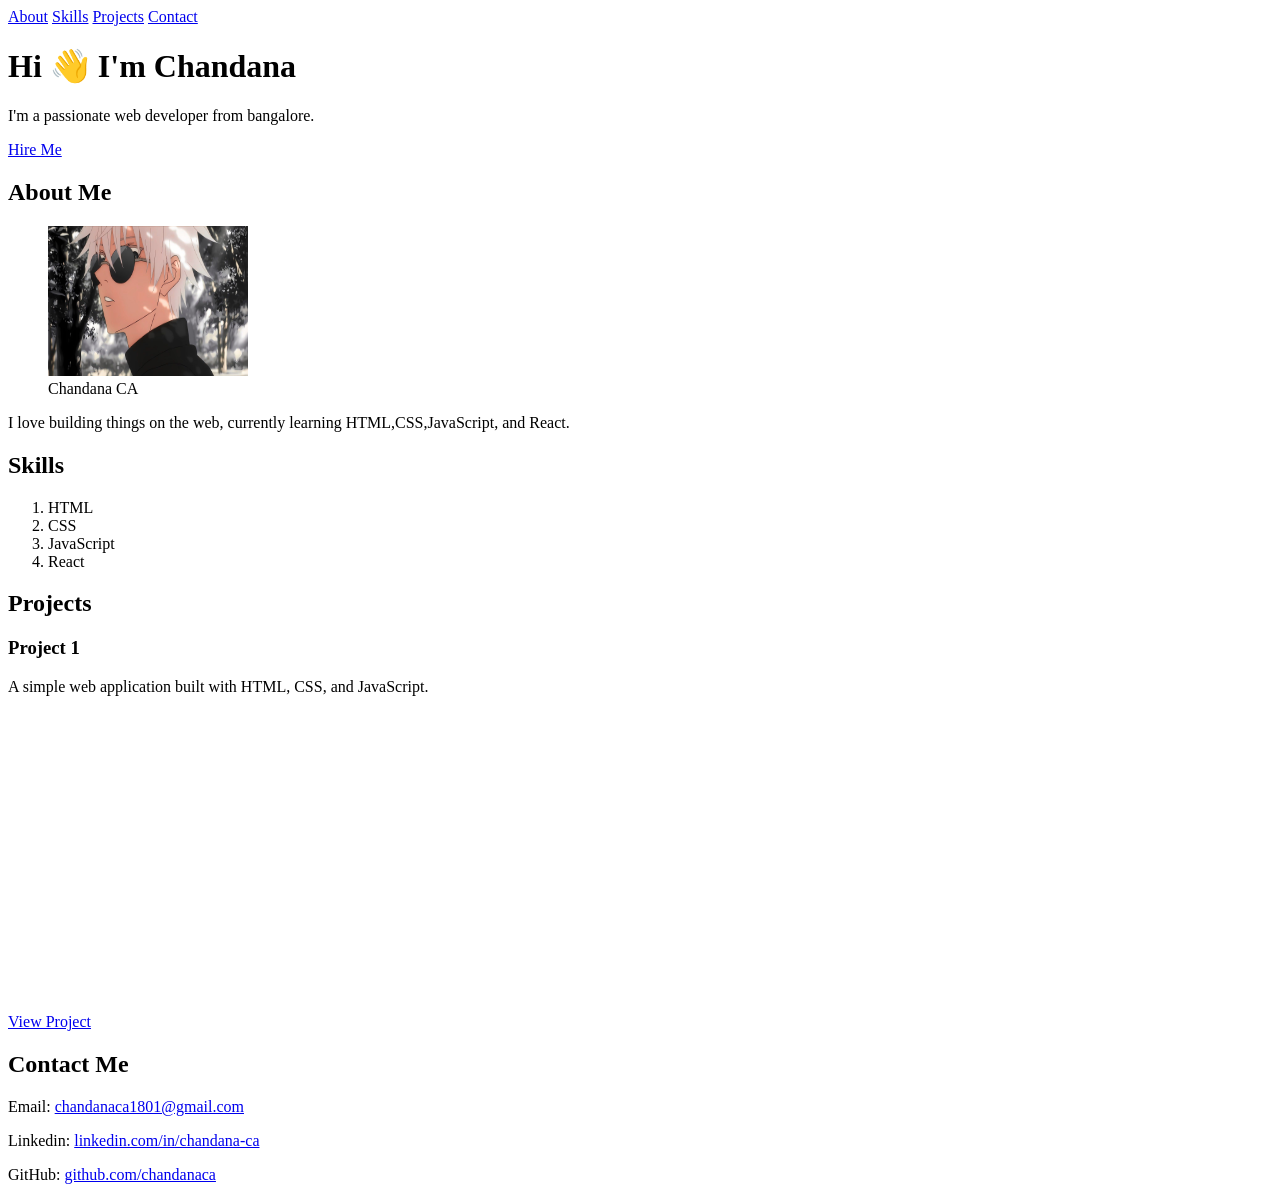
==== index.html @ ca8aba7c "Merge pull request #1 from chandanaca07/master_branch day3_updates" ====
<!DOCTYPE html>
<html lang="en">
<head>
    <meta charset="UTF-8">
    <meta name="viewport" content="width=device-width, initial-scale=1.0">
    <!-- SEO Meta Tags -->
    <meta name="description" content="Full stack developer specializing in React, Node.js, and modern web technologies. Available for freelance and collaborations.">
    <meta name="keywords" content="Chandana, Portfolio, Web Developer, React, Node.js, JavaScript, HTML, CSS, Freelance Developer">
    <meta name="author" content="Chandana">
    <title>My Portfolio</title>

    <!-- Open Graph Meta Tags for Social Media Sharing -->
    <meta property="og:title" content="My Portfolio - Chandana CA">
    <meta property="og:description" content="Full stack developer specializing in React, Node.js, and modern web technologies. Available for freelance and collaborations.">
    <meta property="og:image" content="images/profile.jpg">
    <meta property="og:url" content="[Your Portfolio URL]">
    <meta property="og:type" content="website">

    <!-- Twitter Card Meta Tags -->
    <meta name="twitter:card" content="summary_large_image">
    <meta name="twitter:title" content="My Portfolio - Chandana CA">
    <meta name="twitter:description" content="Full stack developer specializing in React, Node.js, and modern web technologies. Available for freelance and collaborations.">
    <meta name="twitter:image" content="images/profile.jpg">

    <!-- Favicon -->
    <link rel="icon" href="favicon.png" type="image/png">
</head>
<body>
    <!-- NAVIGATION -->
    <nav>
        <a href="#about">About</a>
        <a href="#skills">Skills</a>
        <a href="#projects">Projects</a>
        <a href="#contact">Contact</a>
    </nav>

    <!-- HERO SECTION -->
    <header>
        <h1>Hi 👋 I'm Chandana</h1>
        <p>I'm a passionate web developer from bangalore.</p>
        <a href="#contact" class="btn">Hire Me</a>
    </header>

    <!-- ABOUT SECTION -->
    <section id="about">
        <h2>About Me</h2>
        <figure>
            <img src="profile.jpg" alt="Chandana's Profile Picture" width="200" height="150">
            <figcaption>Chandana CA</figcaption>
        </figure>
        <p>I love building things on the web, currently learning HTML,CSS,JavaScript, and React.</p>
    </section>

    <!-- SKILLS SECTION -->
    <section id="skills">
        <h2>Skills</h2>
        <ol>
            <li>HTML</li>
            <li>CSS</li>
            <li>JavaScript</li>
            <li>React</li>
        </ol>
    </section>

    <!-- PROJECTS SECTION -->
    <section id="projects">
        <h2>Projects</h2>
        <div class="project-card">
            <h3>Project 1</h3>
            <p>A simple web application built with HTML, CSS, and JavaScript.</p>
            <a href="project1.html" class="btn">View Project</a>
            <!-- Embed YouTube video (iframe) -->
            <iframe width="560" height="315" src="https://www.youtube.com/embed/tqjJrXd27m4" title="YouTube video player" frameborder="0" allowfullscreen></iframe>
        </div>
    </section>

    <!-- CONTACT SECTION -->
    <section id="contact">
        <h2>Contact Me</h2>
        <p>Email: <a href="mailto:chandanaca1801@gmail.com">chandanaca1801@gmail.com</a></p>
        <p>Linkedin: <a href="https://www.linkedin.com/in/chandana-ca-b37a33391/" target="_blank">linkedin.com/in/chandana-ca</a></p>
        <p>GitHub: <a href="https://github.com/chandanaca07" target="_blank">github.com/chandanaca</a></p>
    </section>
        
</body>
</html>
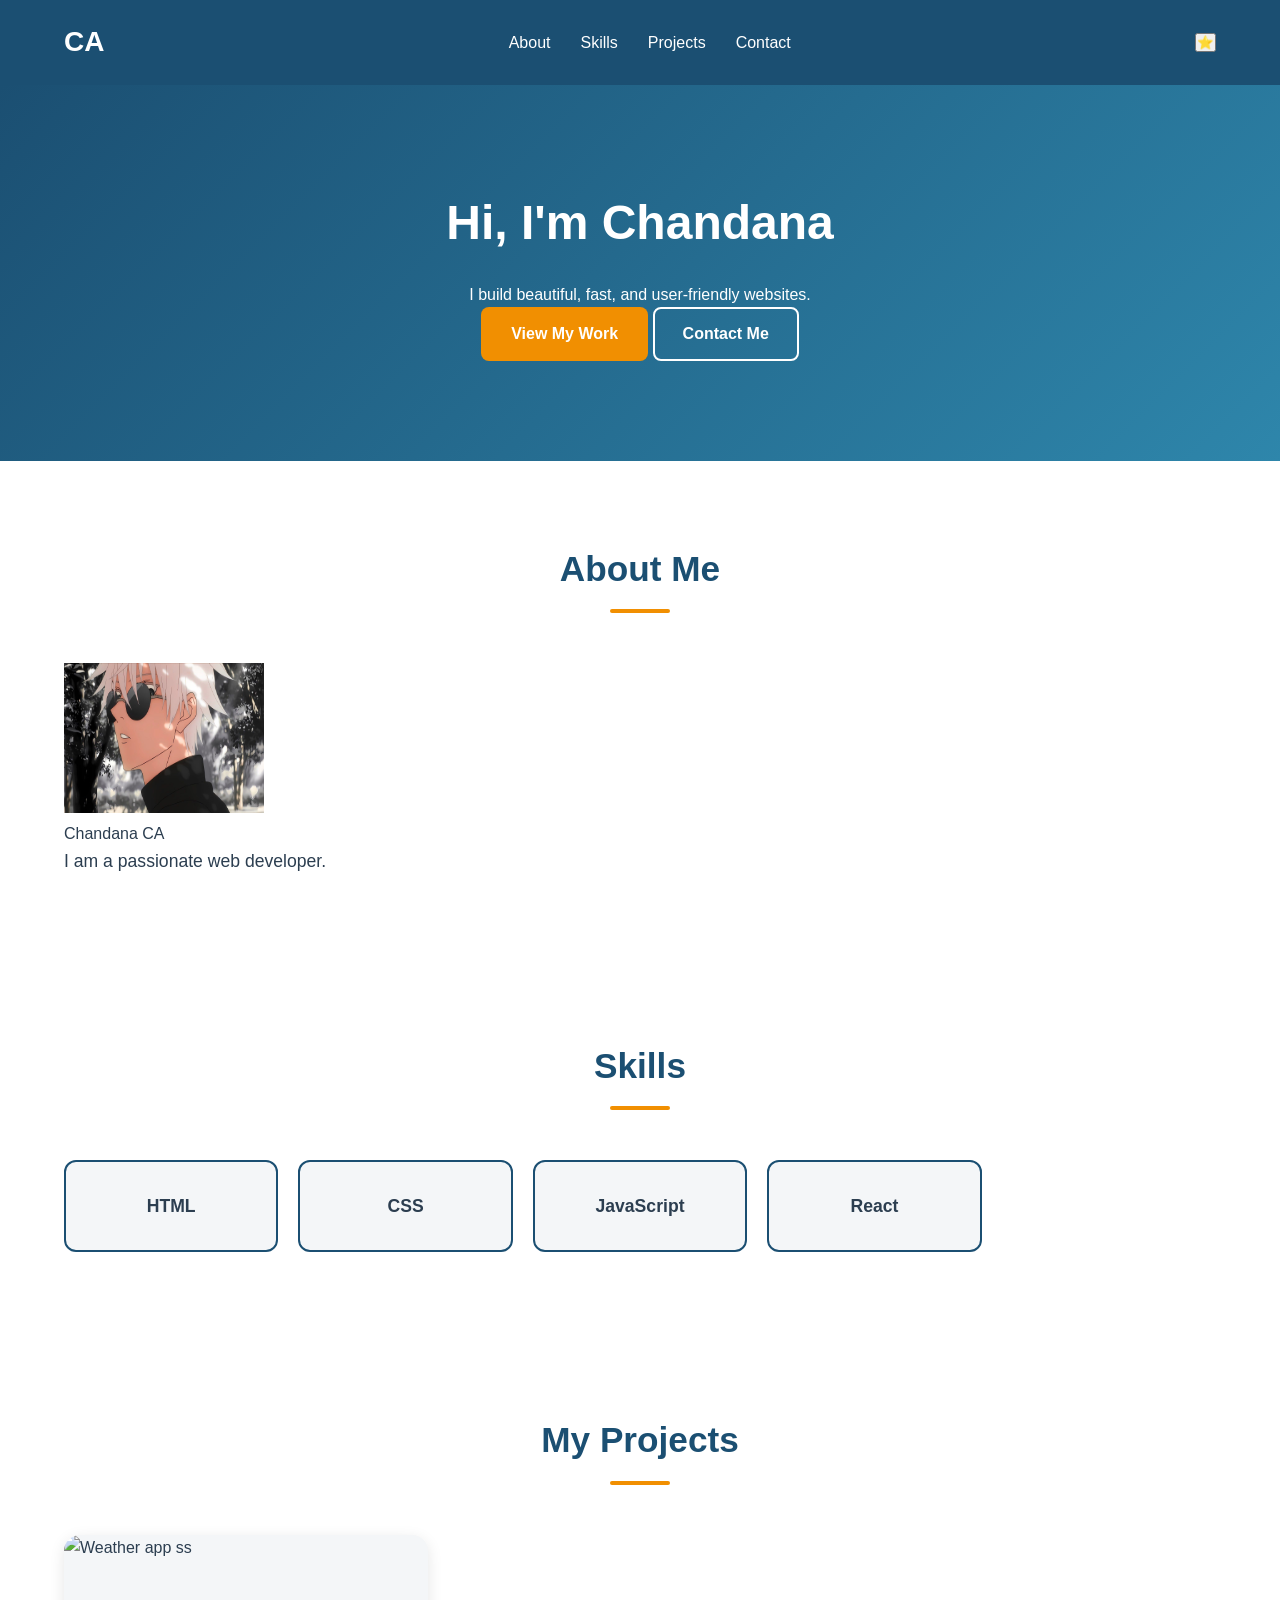
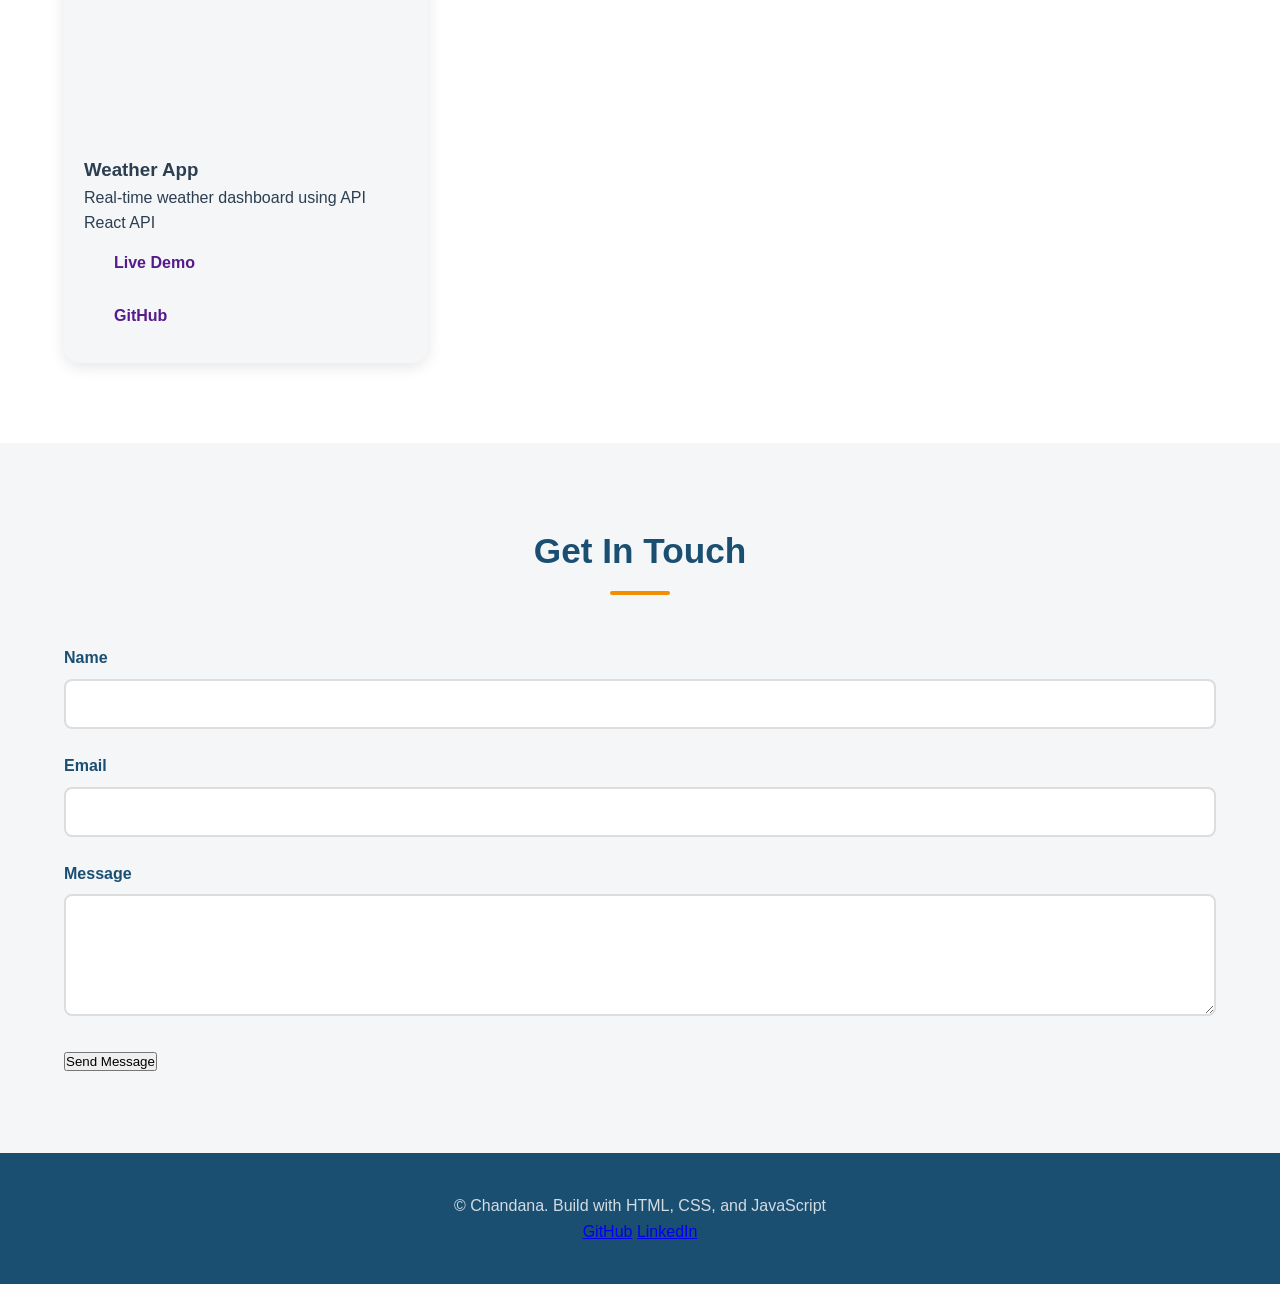
==== commit a49116aa: "day7_updates" ====
--- a/index.html
+++ b/index.html
@@ -7,7 +7,7 @@
     <meta name="description" content="Full stack developer specializing in React, Node.js, and modern web technologies. Available for freelance and collaborations.">
     <meta name="keywords" content="Chandana, Portfolio, Web Developer, React, Node.js, JavaScript, HTML, CSS, Freelance Developer">
     <meta name="author" content="Chandana">
-    <title>My Portfolio</title>
+    <title>My Portfolio | Chandana CA</title>
 
     <!-- Open Graph Meta Tags for Social Media Sharing -->
     <meta property="og:title" content="My Portfolio - Chandana CA">
@@ -24,63 +24,111 @@
 
     <!-- Favicon -->
     <link rel="icon" href="favicon.png" type="image/png">
+    <link rel="stylesheet" href="styles.css">
 </head>
 <body>
-    <!-- NAVIGATION -->
-    <nav>
-        <a href="#about">About</a>
-        <a href="#skills">Skills</a>
-        <a href="#projects">Projects</a>
-        <a href="#contact">Contact</a>
-    </nav>
-
-    <!-- HERO SECTION -->
-    <header>
-        <h1>Hi 👋 I'm Chandana</h1>
-        <p>I'm a passionate web developer from bangalore.</p>
-        <a href="#contact" class="btn">Hire Me</a>
+    <!-- HEADER + NAVIGATION -->
+    <header class="site-header">
+        <nav class="navbar">
+            <div class="logo">CA</div>
+            <ul class="nav-links">
+                <li><a href="">About</a></li>
+                <li><a href="">Skills</a></li>
+                <li><a href="">Projects</a></li>
+                <li><a href="">Contact</a></li>
+            </ul>
+            <!-- FOR DARK MODE TOGGLE -->
+            <button class="theme-toggle" title="Toggle Dark Mode" aria-label="Toggle Dark Mode">⭐</button>
+            <!--Mobile Menu Toggle-->
+            <button class="menu-toggle" title="Toggle Menu" aria-label="Toggle Navigation" aria-expanded="false">☰</button>
+        </nav>
     </header>
 
-    <!-- ABOUT SECTION -->
-    <section id="about">
-        <h2>About Me</h2>
-        <figure>
-            <img src="profile.jpg" alt="Chandana's Profile Picture" width="200" height="150">
-            <figcaption>Chandana CA</figcaption>
-        </figure>
-        <p>I love building things on the web, currently learning HTML,CSS,JavaScript, and React.</p>
-    </section>
+    <!-- MAIN CONTENT -->
+    <main>
+        <!-- HERO SECTION -->
+        <section class="hero-section" id="hero">
+            <h1>Hi, <span class="highlight">I'm Chandana</span></h1>
+            <p class="tagline">I build beautiful, fast, and user-friendly websites.</p>
+            <div class="hero-buttons">
+                <a href="" class="btn btn-primary">View My Work</a>
+                <a href="" class="btn btn-secondary">Contact Me</a>
+            </div>
+        </section>
 
-    <!-- SKILLS SECTION -->
-    <section id="skills">
-        <h2>Skills</h2>
-        <ol>
-            <li>HTML</li>
-            <li>CSS</li>
-            <li>JavaScript</li>
-            <li>React</li>
-        </ol>
-    </section>
+        <!-- ABOUT SECTION -->
+        <section class="about-section" id="about">
+            <h2>About Me</h2>
+            <div class="about-content">
+                <figure>
+                    <img src="profile.jpg" alt="profile pic" width="200" height="150">
+                    <figcaption>Chandana CA</figcaption>
+                </figure>
+                <div class="about-text">
+                    <p>I am a passionate web developer.</p>
+                </div>
+            </div>
+        </section>
 
-    <!-- PROJECTS SECTION -->
-    <section id="projects">
-        <h2>Projects</h2>
-        <div class="project-card">
-            <h3>Project 1</h3>
-            <p>A simple web application built with HTML, CSS, and JavaScript.</p>
-            <a href="project1.html" class="btn">View Project</a>
-            <!-- Embed YouTube video (iframe) -->
-            <iframe width="560" height="315" src="https://www.youtube.com/embed/tqjJrXd27m4" title="YouTube video player" frameborder="0" allowfullscreen></iframe>
-        </div>
-    </section>
+        <!-- SKILLS SECTION -->
+        <section class="skill-section" id="skills">
+            <h2>Skills</h2>
+            <div class="skills-grid">
+                <div class="skill-item">HTML</div>
+                <div class="skill-item">CSS</div>
+                <div class="skill-item">JavaScript</div>
+                <div class="skill-item">React</div>
+            </div>
+        </section>
 
-    <!-- CONTACT SECTION -->
-    <section id="contact">
-        <h2>Contact Me</h2>
-        <p>Email: <a href="mailto:chandanaca1801@gmail.com">chandanaca1801@gmail.com</a></p>
-        <p>Linkedin: <a href="https://www.linkedin.com/in/chandana-ca-b37a33391/" target="_blank">linkedin.com/in/chandana-ca</a></p>
-        <p>GitHub: <a href="https://github.com/chandanaca07" target="_blank">github.com/chandanaca</a></p>
-    </section>
-        
+        <!-- PROJECTS SECTION -->
+        <section class="project-section" id="projects">
+            <h2>My Projects</h2>
+            <div class="projects-grid">
+                <article class="project-card" data-category="web">
+                    <img src="https://play-lh.googleusercontent.com/Re6Wdbe1MxCFvLbSmtr-J202tk969QcSFkdO3hGiQMmda1bUYpZFiAo5qLBirs3eLpVPWMKa6uBNL0mxq-gNiA" alt="Weather app ss">
+                    <div class="project-card-body">
+                        <h3>Weather App</h3>
+                        <p>Real-time weather dashboard using API</p>
+                    <div class="project-tags">
+                        <span class="tag">React</span>
+                        <span class="tag">API</span>
+                    </div>
+                    <a href="" class="btn">Live Demo</a>
+                    <a href="" class="btn">GitHub</a>
+                </div>
+                </article>
+            </div>
+        </section>
+
+        <!-- CONTACT SECTION -->
+        <section class="contact-section" id="contact">
+            <h2>Get In Touch</h2>
+            <form id="contact-form">
+                <div class="form-group">
+                    <label for="name">Name</label>
+                    <input type="text" id="name" name="name" required>
+                </div>
+                <div class="form-group">
+                    <label for="email">Email</label>
+                    <input type="email" id="email" name="email" required>
+                </div>
+                <div class="form-group">
+                    <label for="message">Message</label>
+                    <textarea id="message" name="message" rows="5" required></textarea>
+                </div>
+                <button type="submit">Send Message</button>
+            </form>
+        </section>
+
+        <!-- FOOTER -->
+        <footer class="site-footer">
+            <p> &copy; <span class="footer-year"></span>Chandana. Build with HTML, CSS, and JavaScript</p>
+            <nav arial label="Social links">
+                <a href="https://github.com/chandanaca07" target="_blank">GitHub</a>
+                <a href="https://www.linkedin.com/in/chandana-ca-b37a33391/" target="_blank">LinkedIn</a>
+            </nav>
+        </footer>
+    </main>
 </body>
 </html>
--- a/styles.css
+++ b/styles.css
@@ -0,0 +1,309 @@
+/* styles.css - Start styling your portfolio website here */
+/* === RESET & BASE === */
+*{
+    margin: 0;
+    padding: 0;
+    box-sizing: border-box;
+}
+
+/* CSS Custom Properties (variables) - DRY Principle */
+:root {
+    --primary: #1B4F72;
+    --accent: #F18F01;
+    --text: #2C3E50;
+    --light: #F4F6F8;
+    --white: #FFFFFF;
+    --font-main: 'Segoe UI', Tahoma, Geneva, Verdana, sans-serif;
+}
+body{
+    font-family: var(--font-main);
+    color: var(--text);
+    line-height: 1.6;
+    background-color: var(--white);
+}
+
+/* NAVIGATION */
+.navbar{
+    display: flex;
+    justify-content: space-between;
+    align-items: center;
+    padding: 20px 5%;
+    background-color: var(--primary);
+    position: sticky;
+    top: 0;
+    z-index: 1000;
+}
+.logo{
+    font-size: 28px;
+    font-weight: bold;
+    color: var(--white);
+}
+.nav-links{
+    list-style: none;
+    display: flex;
+    gap: 30px;
+}
+.nav-links a{
+    color: var(--white);
+    text-decoration: none;
+    font-weight: 500;
+    transition: color 0.3s;
+}
+.nav-links a:hover{
+    color: var(--accent);
+}
+
+/* HERO SECTION */
+.hero-section{
+    text-align: center;
+    background: linear-gradient(135deg, var(--primary), #2E86AB);
+    color: var(--white);
+    padding: 100px 5%;
+}
+.hero-section h1{
+    font-size: 3rem;
+    margin-bottom: 20px;
+}
+
+/* SKILLS SECTION */
+.skills-grid{
+    display: grid;
+    grid-template-columns: repeat(auto-fill, minmax(200px, 1fr));
+    gap: 20px;
+    margin-top: 40px;
+}
+.skill-item{
+    background: var(--light);
+    border: 2px solid var(--primary);
+    border-radius: 12px;
+    padding: 30px 20px;
+    text-align: center;
+    font-weight: bold;
+    font-size: 1.1rem;
+    transition: transform 0.3s, box-shadow 0.3s;
+}
+.skill-item:hover{
+    transform: translateY(-5px);
+    box-shadow: 0 10px 30px rgba(0,0,0,0.15);
+}
+
+/* PROJECTS SECTION */
+.projects-grid{
+    display: grid;
+    grid-template-columns: repeat(auto-fill, minmax(300px, 1fr));
+    gap: 30px;
+    margin-top: 40px;
+}
+.project-card{
+    background: var(--light);
+    border-radius: 16px;
+    overflow: hidden;
+    box-shadow: 0 4px 15px rgba(0,0,0,0.1);
+    transition: transform 0.3s, box-shadow 0.3s;
+    display: flex;
+    flex-direction: column;
+}
+.project-card:hover{
+    transform: translateY(-8px);
+    box-shadow: 0 15px 40px rgba(0,0,0,0.2);
+}
+.project-card img{
+    width: 100%;
+    height: 200px;
+    object-fit: cover;
+}
+.project-card-body{
+    padding: 20px;
+    flex: 1;
+    display: flex;
+    flex-direction: column;
+}
+ 
+.btn{
+    display: inline-block;
+    padding: 12px 28px;
+    border-radius: 8px;
+    text-decoration: none;
+    font-weight: 600;
+    font-size: 1rem;
+    cursor: pointer;
+    border: 2px solid transparent;
+    transition: all 0.3s ease;
+}
+.btn-primary{
+    background: var(--accent);
+    color: var(--white);
+}
+.btn-primary:hover{
+    background: transparent;
+    color: var(--accent);
+    border-color: var(--accent);
+}
+.btn-secondary{
+    background: transparent;
+    color: var(--white);
+    border-color: var(--white);
+}
+.btn-secondary:hover{
+    background: var(--white);
+    color: var(--primary);
+}
+/* === ABOUT SECTION === */
+.about-content{
+    /* display: flex; */
+    align-items: center;
+    justify-content: center;
+    gap:50px;
+    max-width: 1000px;
+    /*margin: 0 auto;*/
+}
+/* .profile-figure{
+    flex: 1;
+    text-align: center;
+} */
+/* Make the profile picture look professional */
+.profile-figure img{
+    width: 100%;
+    max-width: 300px;
+    aspect-ratio: 1/1; /* Maintain square aspect ratio */
+    object-fit: cover; /* Ensure the image covers the area without distortion */
+    border-radius: 50%; /* Circular profile picture */
+    border: 5px solid var(--primary);
+    box-shadow: 0 10px 20px rgba(0,0,0,0.15);
+    transition: transform 0.3s ease;
+}
+.profile-figure img:hover{
+    transform: scale(1.05); /* Slight zoom effect on hover */
+}
+.profile-figure figcaption{
+    margin-top: 15px;
+    font-style: italic;
+    font-weight: 500;
+    color: var(--primary);
+}
+.about-text{
+    flex: 1;
+    font-size: 1.1rem;
+    line-height: 1.8;
+   
+}
+ 
+/* === SECTION STYLES === */
+section{
+    padding: 80px 5%;
+}
+section h2{
+    text-align: center;
+    font-size: 2.2rem;
+    margin-bottom: 50px;
+    color: var(--primary);
+}
+ 
+section h2::after{
+    content: '';
+    display: block;
+    width: 60px;
+    height: 4px;
+    background: var(--accent);
+    margin: 12px auto 0;
+    border-radius: 2px;
+}
+ 
+/* === ANIMATIONS === */
+@keyframes fadeInUp{
+    from { opacity: 0; transform: translateY(30px); }
+    to { opacity: 1; transform: translateY(0); }
+}
+.hero-section h1{
+    animation: fadeInUp 0.8s ease 0.2s both;
+}
+.tagline{
+    animation: fadeInUp 0.8s ease 0.4s both;
+}
+.hero-buttons{
+    animation: fadeInUp 0.8s ease 0.6s both;
+}
+ 
+/* === CONTACT FORM === */
+.contact-section{
+    background: var(--light);
+}
+ 
+.form-group{
+    margin-bottom: 24px;
+}
+ 
+.form-group label{
+    display: block;
+    margin-bottom: 8px;
+    font-weight: 600;
+    color: var(--primary);
+}
+ 
+.form-group input,
+.form-group textarea,
+.form-select{
+    width: 100%;
+    padding: 14px 16px;
+    border: 2px solid #DDD;
+    border-radius: 8px;
+    font-size: 1rem;
+    transition: border-color 0.3s;
+}
+.form-group input:focus,
+.form-group textarea:focus,
+.form-group .form-select:focus{
+    border-color: var(--primary);
+    outline: none;
+    box-shadow: 0 0 0 3px rgba(27, 79, 114, 0.2);
+}
+ 
+/* === FOOTER === */
+.site-footer{
+    background: var(--primary);
+    color: rgba(255, 255, 255, 0.8);
+    text-align: center;
+    padding: 40px 5%;
+}
+ 
+/* === RESPONSIVE === */
+@media (max-width: 768px){
+    .nav-links{ display: none;}
+    .menu-toggle {display: block;}
+    .hero-section h1 {font-size: 2rem;}
+    .projects-grid {grid-template-columns: 1fr;}
+}
+ 
+/* CSS ADDED FOR MENU TOGGLE */
+/* === MOBILE NAVIGATION ==== */
+.menu-toggle{
+    display: none;
+    background: none;
+    border: none;
+    color: #fff;
+    font-size: 30px;
+    cursor: pointer;
+ 
+}
+@media (max-width:768px){
+    .menu-toggle{
+        display:block;
+    }
+    .nav-links{
+        display:none;
+        position:absolute;
+        top:70px;
+        left:0;
+        width:100%;
+        background:#1B4F72;
+        flex-direction:column;
+        text-align:center;
+        padding:20px 0;
+        gap:20px;
+    }
+.nav-links.open{
+        display:flex;
+ 
+    }
+}
+ 
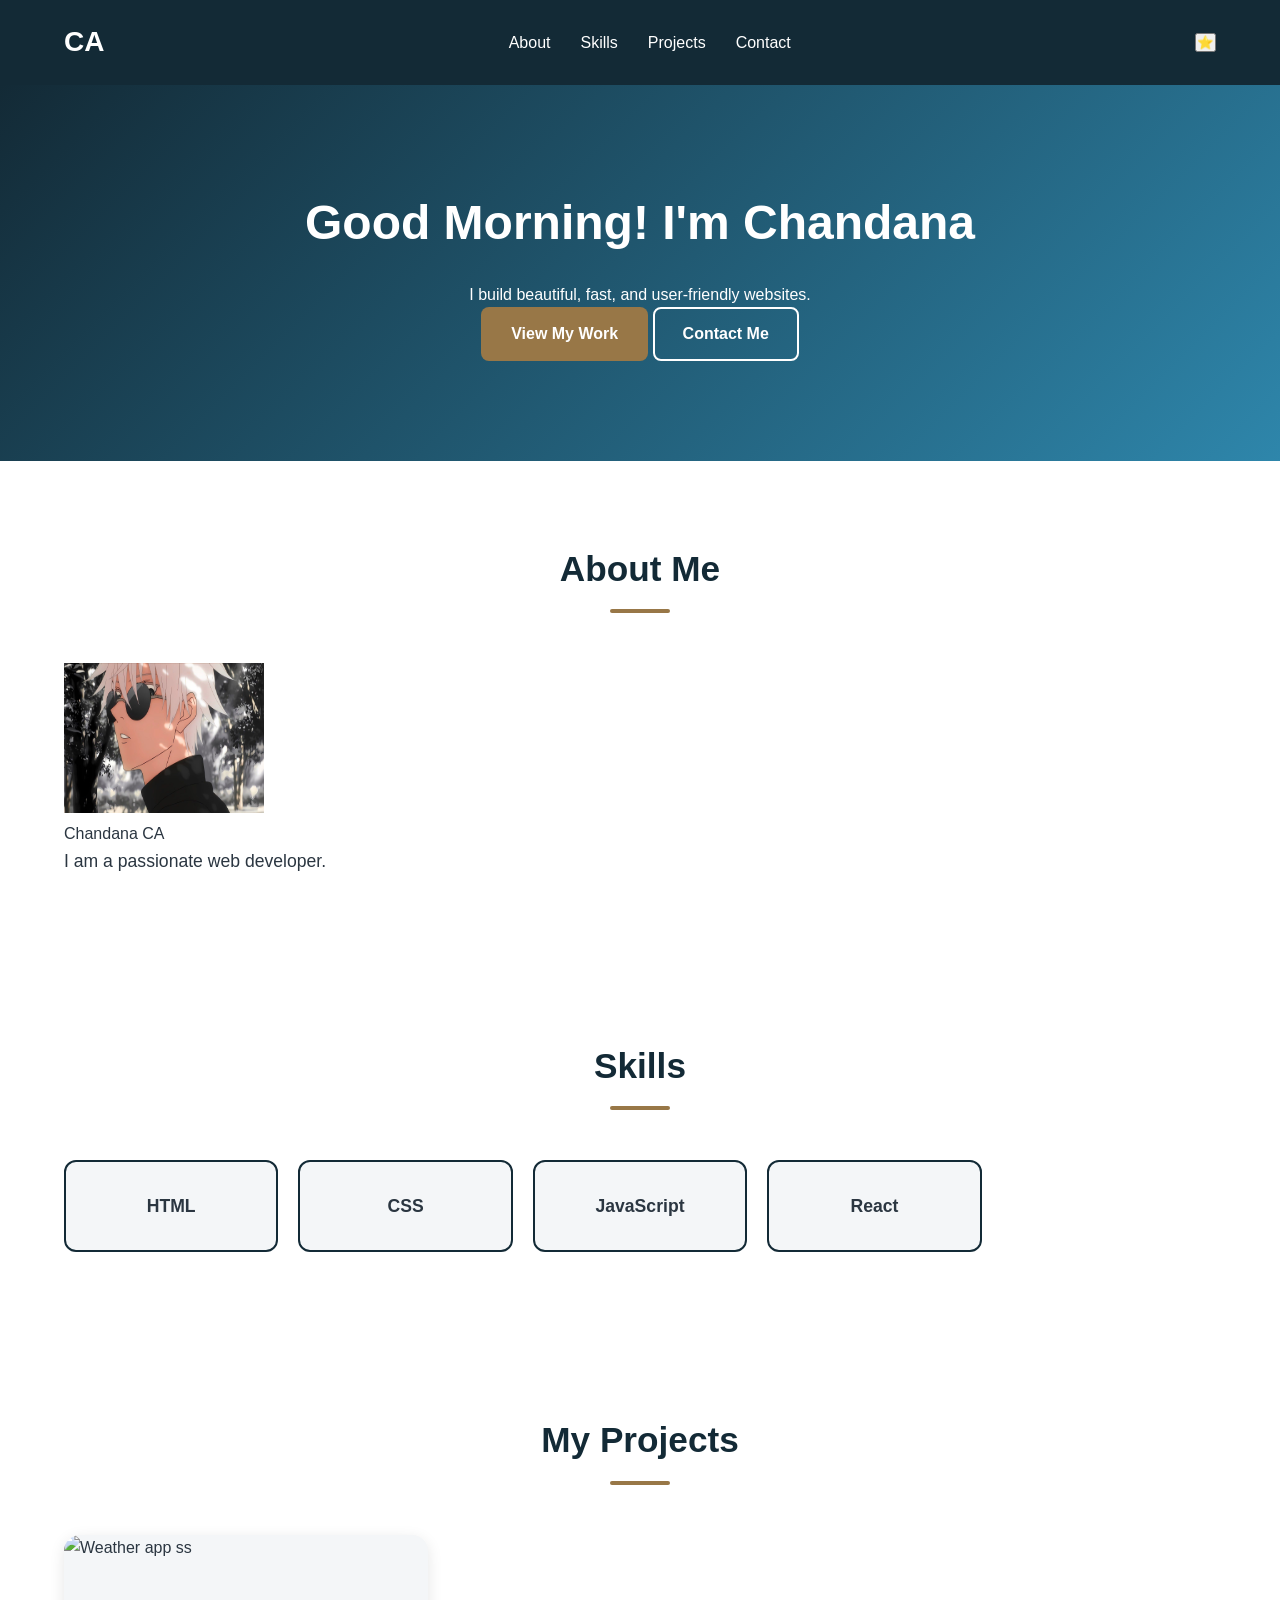
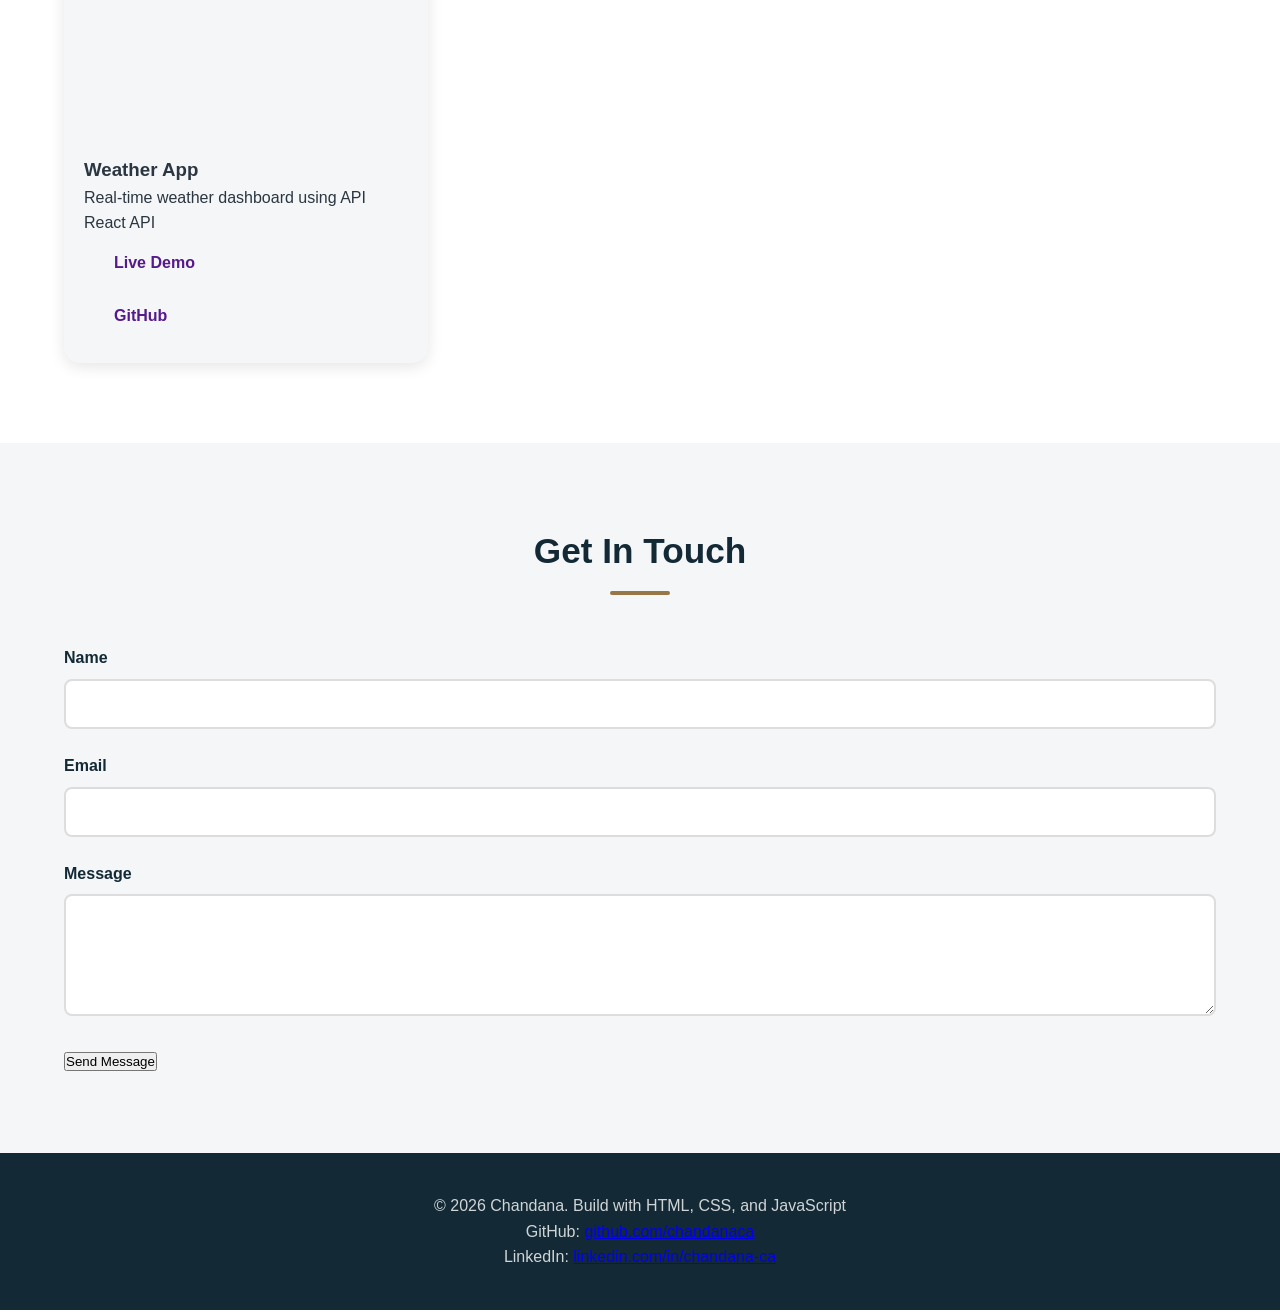
==== commit 62e1197d: "day8_updates" ====
--- a/index.html
+++ b/index.html
@@ -48,7 +48,7 @@
     <main>
         <!-- HERO SECTION -->
         <section class="hero-section" id="hero">
-            <h1>Hi, <span class="highlight">I'm Chandana</span></h1>
+            <h1>Hi👋<span class="highlight">I'm Chandana</span></h1>
             <p class="tagline">I build beautiful, fast, and user-friendly websites.</p>
             <div class="hero-buttons">
                 <a href="" class="btn btn-primary">View My Work</a>
@@ -123,12 +123,13 @@
 
         <!-- FOOTER -->
         <footer class="site-footer">
-            <p> &copy; <span class="footer-year"></span>Chandana. Build with HTML, CSS, and JavaScript</p>
+            <p> &copy; <span class="footer-year">2024</span> Chandana. Build with HTML, CSS, and JavaScript</p>
             <nav arial label="Social links">
-                <a href="https://github.com/chandanaca07" target="_blank">GitHub</a>
-                <a href="https://www.linkedin.com/in/chandana-ca-b37a33391/" target="_blank">LinkedIn</a>
+                <p>GitHub: <a href="https://github.com/chandanaca07" target="_blank">github.com/chandanaca</a></p>
+                <p>LinkedIn: <a href="https://www.linkedin.com/in/chandana-ca-b37a33391/" target="_blank">linkedin.com/in/chandana-ca</a></p>
             </nav>
         </footer>
     </main>
+    <script src="script.js"></script>
 </body>
 </html>
--- a/styles.css
+++ b/styles.css
@@ -8,9 +8,9 @@
 
 /* CSS Custom Properties (variables) - DRY Principle */
 :root {
-    --primary: #1B4F72;
-    --accent: #F18F01;
-    --text: #2C3E50;
+    --primary: #132a36;
+    --accent: #987747;
+    --text: #2b3641;
     --light: #F4F6F8;
     --white: #FFFFFF;
     --font-main: 'Segoe UI', Tahoma, Geneva, Verdana, sans-serif;
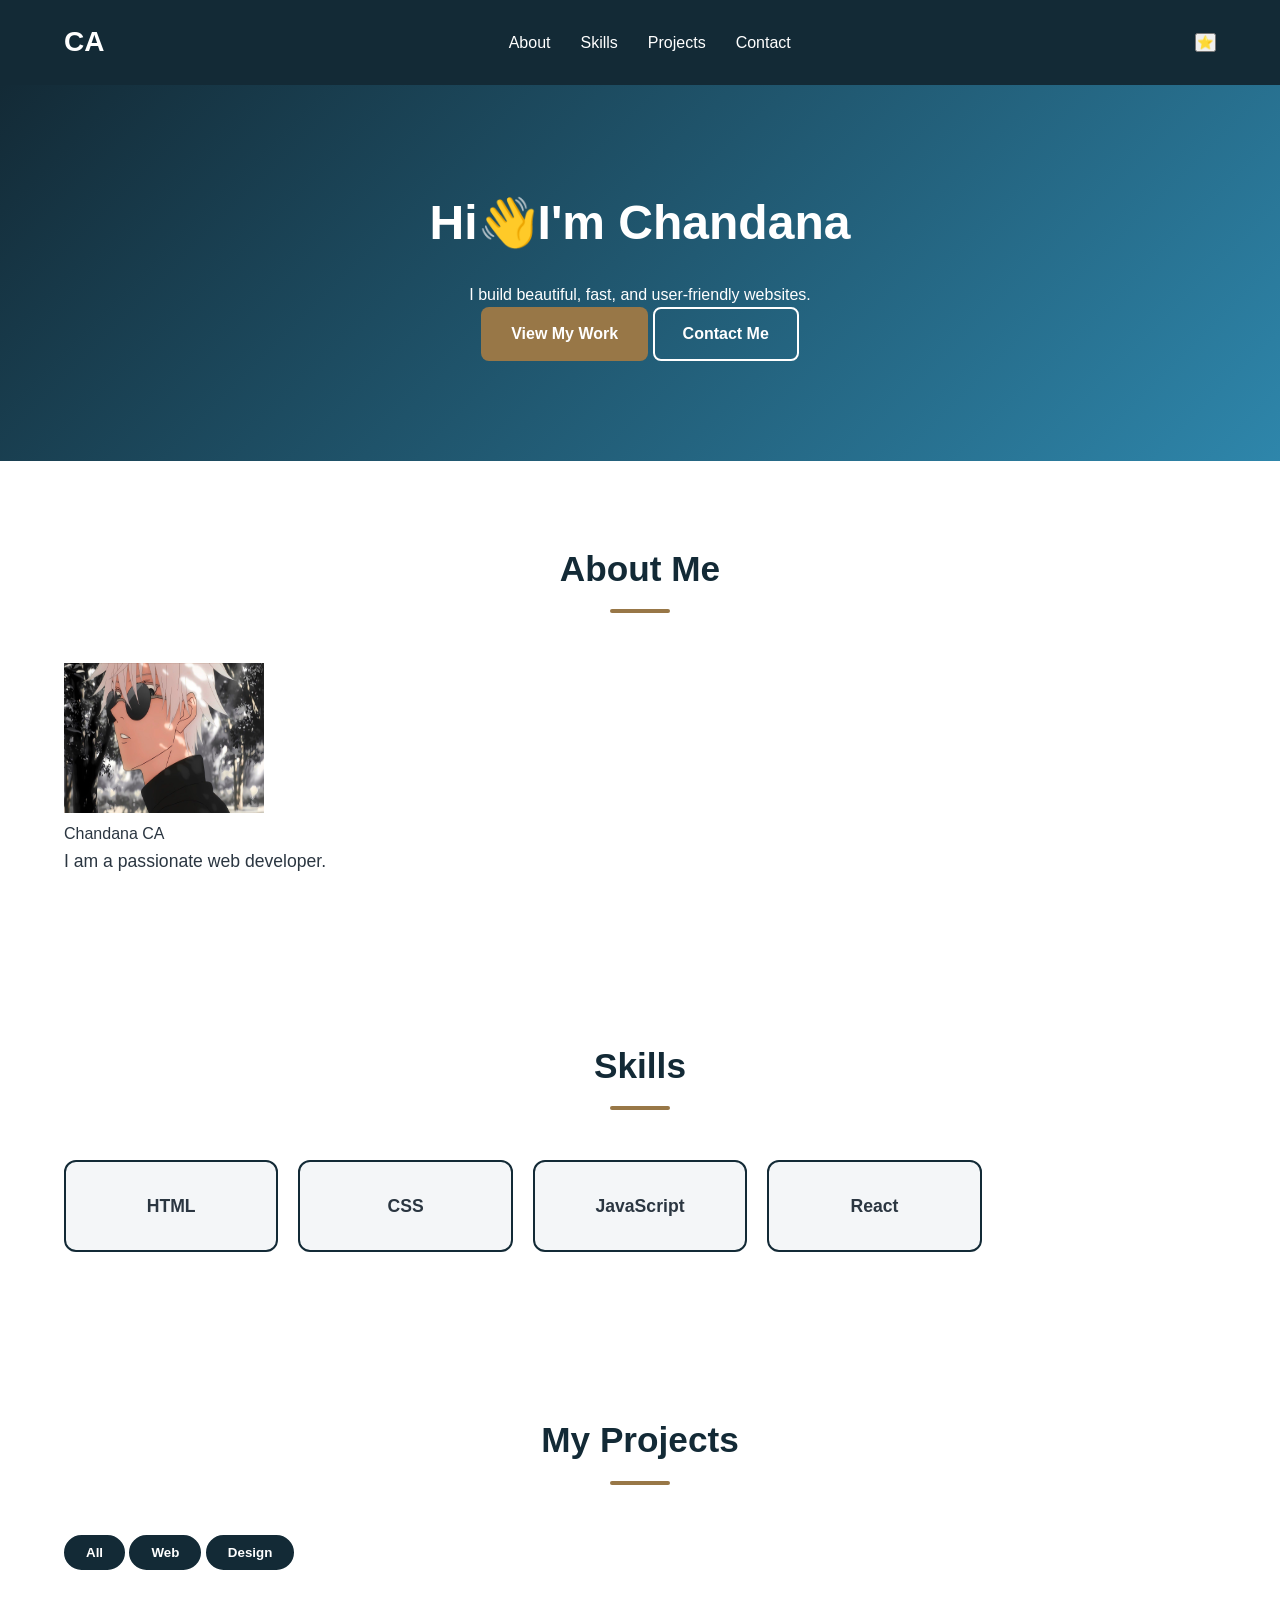
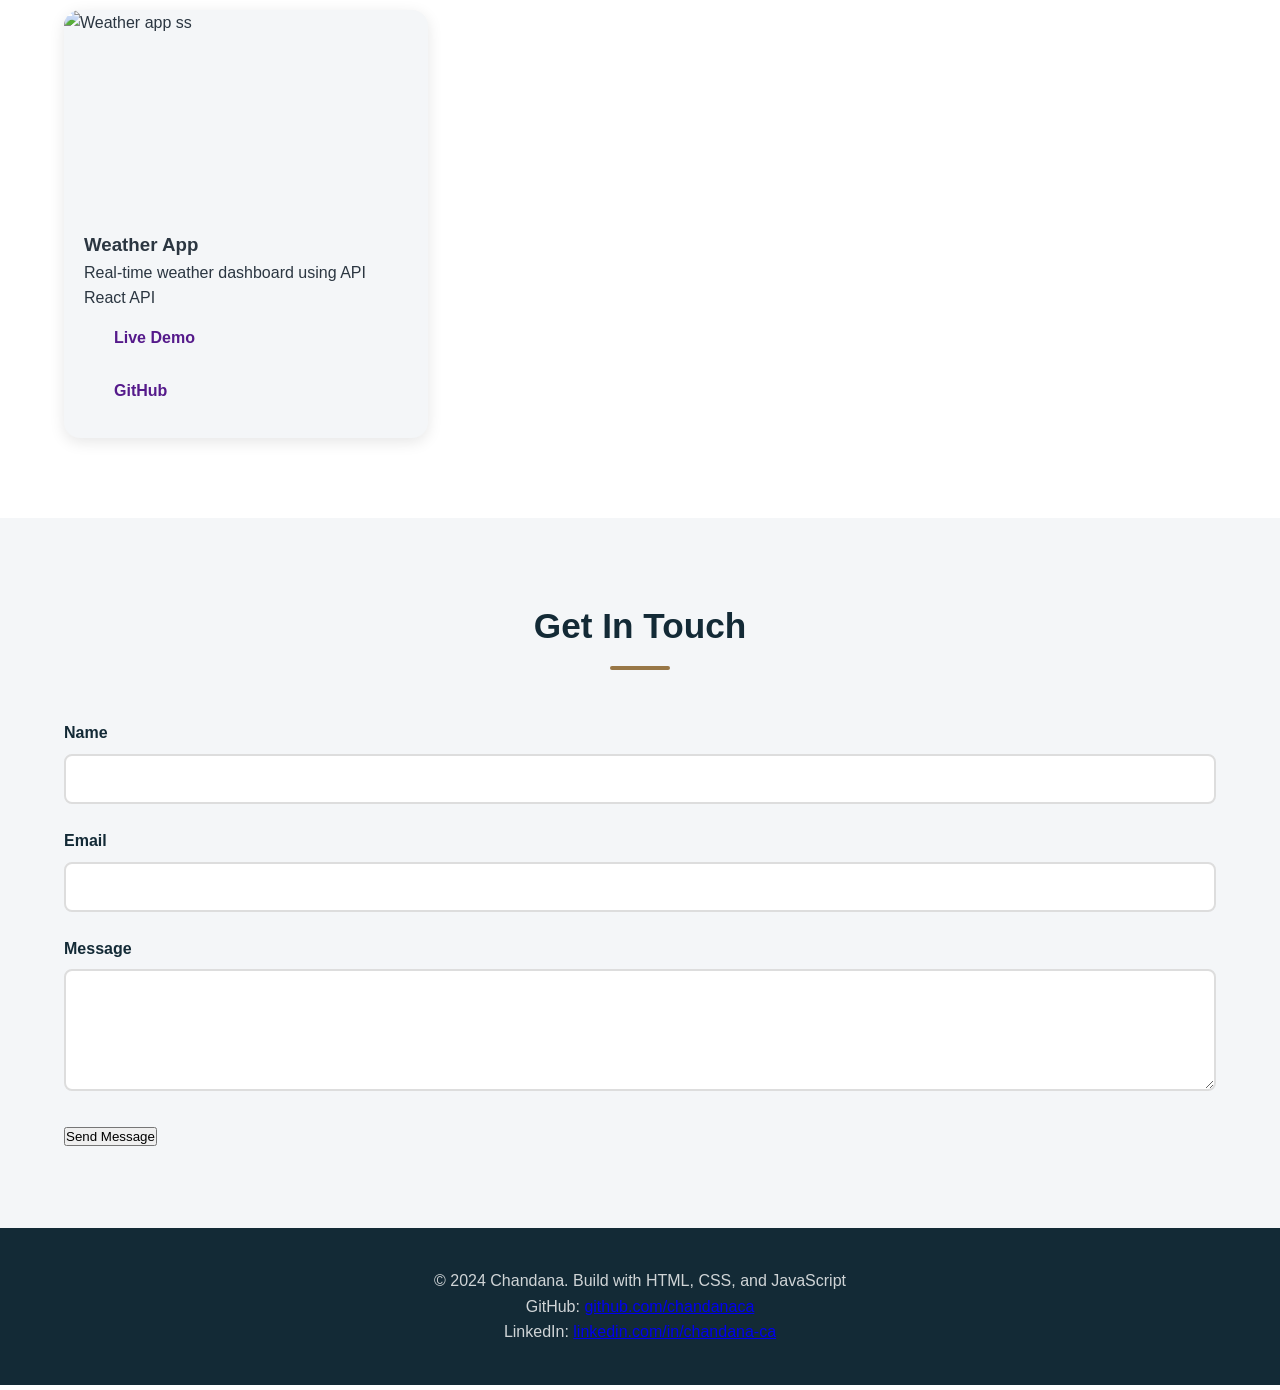
==== commit ffd43941: "day10_updates" ====
--- a/index.html
+++ b/index.html
@@ -32,10 +32,10 @@
         <nav class="navbar">
             <div class="logo">CA</div>
             <ul class="nav-links">
-                <li><a href="">About</a></li>
-                <li><a href="">Skills</a></li>
-                <li><a href="">Projects</a></li>
-                <li><a href="">Contact</a></li>
+                <li><a href="#about">About</a></li>
+                <li><a href="#skills">Skills</a></li>
+                <li><a href="#projects">Projects</a></li>
+                <li><a href="#contact">Contact</a></li>
             </ul>
             <!-- FOR DARK MODE TOGGLE -->
             <button class="theme-toggle" title="Toggle Dark Mode" aria-label="Toggle Dark Mode">⭐</button>
@@ -84,6 +84,12 @@
         <!-- PROJECTS SECTION -->
         <section class="project-section" id="projects">
             <h2>My Projects</h2>
+            <div class="projects-filler">
+                <!-- The data-filler attribute is what our JS will read -->
+                <button class="filter-btn active" data-filter="all">All</button>
+                <button class="filter-btn active" data-filter="web">Web</button>
+                <button class="filter-btn active" data-filter="design">Design</button>
+            </div>
             <div class="projects-grid">
                 <article class="project-card" data-category="web">
                     <img src="https://play-lh.googleusercontent.com/Re6Wdbe1MxCFvLbSmtr-J202tk969QcSFkdO3hGiQMmda1bUYpZFiAo5qLBirs3eLpVPWMKa6uBNL0mxq-gNiA" alt="Weather app ss">
--- a/styles.css
+++ b/styles.css
@@ -1,11 +1,21 @@
-/* styles.css - Start styling your portfolio website here */
+/* styles.css - Start styling your potfolio website here */
 /* === RESET & BASE === */
 *{
     margin: 0;
     padding: 0;
     box-sizing: border-box;
 }
-
+html{
+    scroll-behavior: smooth;
+    scroll-padding-top: 80px;
+}
+.site-header{
+    position: sticky;
+    top: 0;
+    z-index: 1000;
+    background: var(--primary);
+    transition: background 0.3s ease, box-shadow 0.3s ease; /Day 9/
+}
 /* CSS Custom Properties (variables) - DRY Principle */
 :root {
     --primary: #132a36;
@@ -14,61 +24,83 @@
     --light: #F4F6F8;
     --white: #FFFFFF;
     --font-main: 'Segoe UI', Tahoma, Geneva, Verdana, sans-serif;
-}
-body{
+ 
+}
+body {
     font-family: var(--font-main);
     color: var(--text);
     line-height: 1.6;
     background-color: var(--white);
 }
-
+/* section {
+    padding: 80px 5%;
+} */
+/* section h2 {
+    text-align: center;
+    font-size: 2.2rem;
+    margin-bottom: 50px;
+    color: var(--primary);
+}
+section h2::after {
+    content: '';
+    display: block;
+    width: 60px;
+    height: 4px;
+    background: var(--accent);
+    margin: 12px auto 0;
+    border-radius: 2px;
+} */
 /* NAVIGATION */
-.navbar{
+ 
+.navbar {
     display: flex;
     justify-content: space-between;
     align-items: center;
     padding: 20px 5%;
-    background-color: var(--primary);
-    position: sticky;
-    top: 0;
-    z-index: 1000;
+   
 }
 .logo{
     font-size: 28px;
     font-weight: bold;
     color: var(--white);
 }
-.nav-links{
+.nav-links {
     list-style: none;
     display: flex;
     gap: 30px;
 }
-.nav-links a{
+.nav-links a {
     color: var(--white);
     text-decoration: none;
     font-weight: 500;
     transition: color 0.3s;
 }
-.nav-links a:hover{
+.nav-links a:hover {
     color: var(--accent);
-}
-
+ 
+}
+.nav-links a.active{
+    color: var(--accent);
+    font-weight: bold;
+    border-bottom: 2px solid var(--accent);
+}
+ 
 /* HERO SECTION */
-.hero-section{
+.hero-section {
     text-align: center;
     background: linear-gradient(135deg, var(--primary), #2E86AB);
     color: var(--white);
     padding: 100px 5%;
 }
-.hero-section h1{
+.hero-section h1 {
     font-size: 3rem;
     margin-bottom: 20px;
-}
-
+ 
+}
 /* SKILLS SECTION */
 .skills-grid{
-    display: grid;
-    grid-template-columns: repeat(auto-fill, minmax(200px, 1fr));
+    display:grid;
+    grid-template-columns: repeat(auto-fill,minmax(200px,1fr));
     gap: 20px;
     margin-top: 40px;
 }
@@ -86,11 +118,10 @@
     transform: translateY(-5px);
     box-shadow: 0 10px 30px rgba(0,0,0,0.15);
 }
-
 /* PROJECTS SECTION */
 .projects-grid{
-    display: grid;
-    grid-template-columns: repeat(auto-fill, minmax(300px, 1fr));
+    display:grid;
+    grid-template-columns: repeat(auto-fill,minmax(300px,1fr));
     gap: 30px;
     margin-top: 40px;
 }
@@ -109,16 +140,15 @@
 }
 .project-card img{
     width: 100%;
-    height: 200px;
+    height:200px;
     object-fit: cover;
 }
 .project-card-body{
-    padding: 20px;
-    flex: 1;
-    display: flex;
-    flex-direction: column;
-}
- 
+  padding: 20px;
+  flex: 1;
+  display: flex;
+  flex-direction: column;
+}
 .btn{
     display: inline-block;
     padding: 12px 28px;
@@ -148,6 +178,27 @@
     background: var(--white);
     color: var(--primary);
 }
+.project-filters{
+    display: flex;
+    justify-content: center;
+    gap: 15px;
+    margin-bottom: 30px;
+}
+.filter-btn{
+    padding: 8px 20px;
+    background: transparent;
+    border: 2px solid var(--primary);
+    color: var(--primary);
+    border-radius:25px;
+    cursor: pointer;
+    font-weight: 600;
+    transition: all 0.3s ease;
+}
+.filter-btn:hover,
+.filter-btn.active{
+    background: var(--primary);
+    color: var(--white);
+}
 /* === ABOUT SECTION === */
 .about-content{
     /* display: flex; */
@@ -155,7 +206,7 @@
     justify-content: center;
     gap:50px;
     max-width: 1000px;
-    /*margin: 0 auto;*/
+    /margin: 0 auto;/
 }
 /* .profile-figure{
     flex: 1;
@@ -306,4 +357,6 @@
  
     }
 }
- +.site-header.scrolled{
+    box-shadow: 0 2px 20px rgba(0, 0, 0, 0.2);
+}
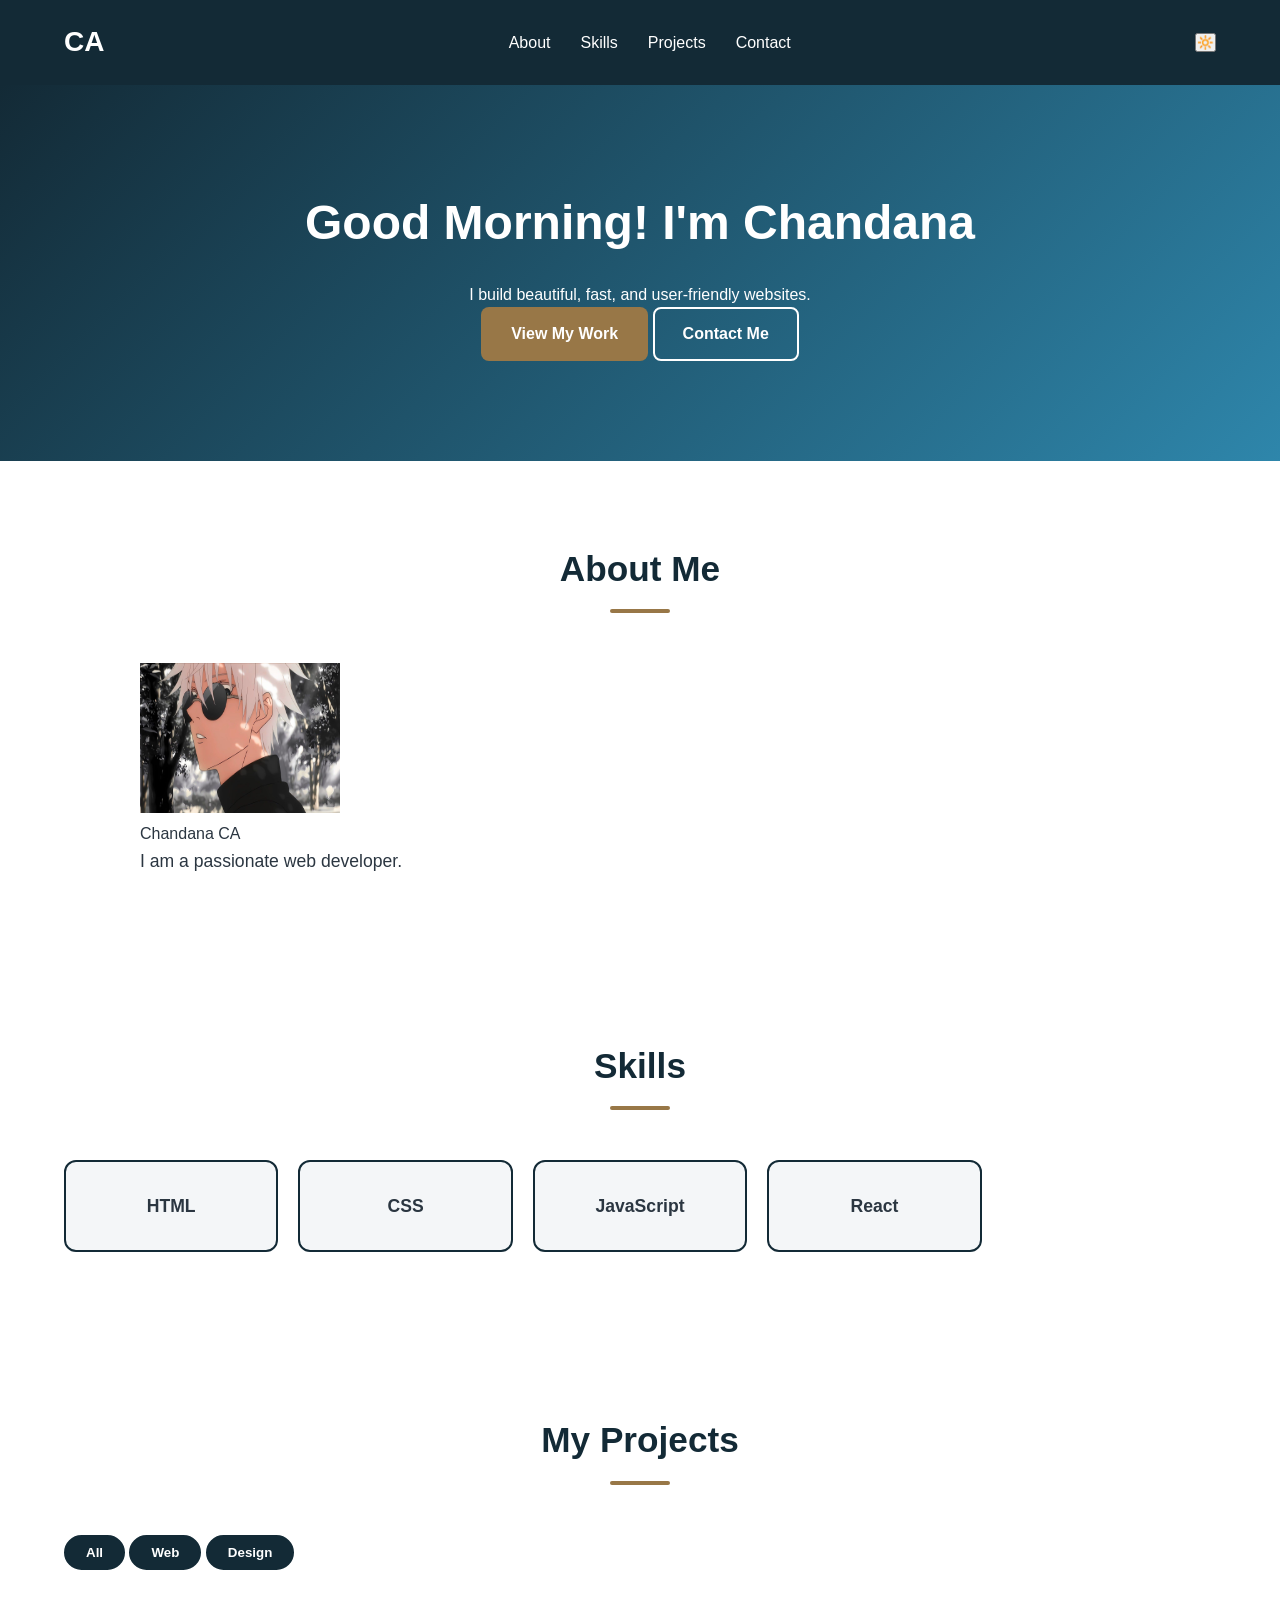
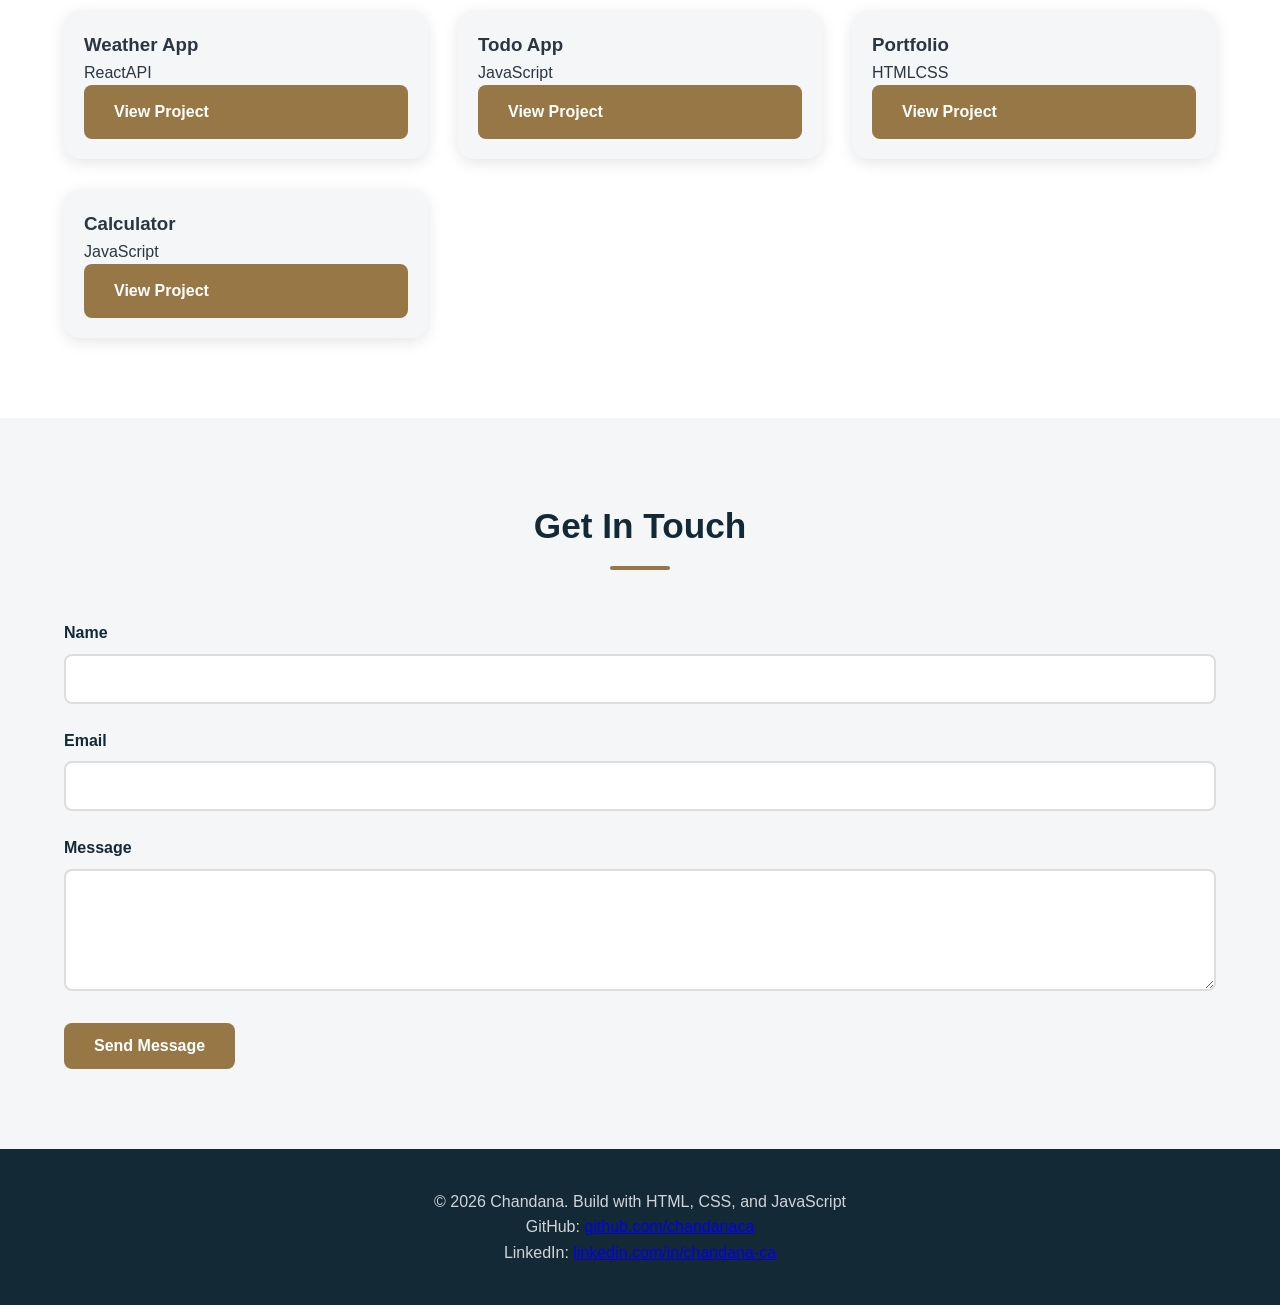
==== commit 2060316f: "day11_updates" ====
--- a/index.html
+++ b/index.html
@@ -38,7 +38,7 @@
                 <li><a href="#contact">Contact</a></li>
             </ul>
             <!-- FOR DARK MODE TOGGLE -->
-            <button class="theme-toggle" title="Toggle Dark Mode" aria-label="Toggle Dark Mode">⭐</button>
+            <button class="theme-toggle" title="Toggle Dark Mode" aria-label="Toggle Dark Mode">🌙</button>
             <!--Mobile Menu Toggle-->
             <button class="menu-toggle" title="Toggle Menu" aria-label="Toggle Navigation" aria-expanded="false">☰</button>
         </nav>
@@ -51,8 +51,8 @@
             <h1>Hi👋<span class="highlight">I'm Chandana</span></h1>
             <p class="tagline">I build beautiful, fast, and user-friendly websites.</p>
             <div class="hero-buttons">
-                <a href="" class="btn btn-primary">View My Work</a>
-                <a href="" class="btn btn-secondary">Contact Me</a>
+                <a href="#" class="btn btn-primary">View My Work</a>
+                <a href="#" class="btn btn-secondary">Contact Me</a>
             </div>
         </section>
 
@@ -84,7 +84,7 @@
         <!-- PROJECTS SECTION -->
         <section class="project-section" id="projects">
             <h2>My Projects</h2>
-            <div class="projects-filler">
+            <div class="projects-filters">
                 <!-- The data-filler attribute is what our JS will read -->
                 <button class="filter-btn active" data-filter="all">All</button>
                 <button class="filter-btn active" data-filter="web">Web</button>
@@ -108,9 +108,9 @@
         </section>
 
         <!-- CONTACT SECTION -->
-        <section class="contact-section" id="contact">
+        <section id="contact" class="contact-section">
             <h2>Get In Touch</h2>
-            <form id="contact-form">
+            <form id="contact-form" action="#" method="POST" novalidate>
                 <div class="form-group">
                     <label for="name">Name</label>
                     <input type="text" id="name" name="name" required>
@@ -123,14 +123,14 @@
                     <label for="message">Message</label>
                     <textarea id="message" name="message" rows="5" required></textarea>
                 </div>
-                <button type="submit">Send Message</button>
+                <button type="submit" class="btn btn-primary">Send Message</button>
             </form>
         </section>
 
         <!-- FOOTER -->
         <footer class="site-footer">
             <p> &copy; <span class="footer-year">2024</span> Chandana. Build with HTML, CSS, and JavaScript</p>
-            <nav arial label="Social links">
+            <nav aria-label="Social links">
                 <p>GitHub: <a href="https://github.com/chandanaca07" target="_blank">github.com/chandanaca</a></p>
                 <p>LinkedIn: <a href="https://www.linkedin.com/in/chandana-ca-b37a33391/" target="_blank">linkedin.com/in/chandana-ca</a></p>
             </nav>
--- a/styles.css
+++ b/styles.css
@@ -14,7 +14,7 @@
     top: 0;
     z-index: 1000;
     background: var(--primary);
-    transition: background 0.3s ease, box-shadow 0.3s ease; /Day 9/
+    transition: background 0.3s ease, box-shadow 0.3s ease; /* Day 9 */
 }
 /* CSS Custom Properties (variables) - DRY Principle */
 :root {
@@ -97,6 +97,7 @@
     margin-bottom: 20px;
  
 }
+
 /* SKILLS SECTION */
 .skills-grid{
     display:grid;
@@ -118,6 +119,7 @@
     transform: translateY(-5px);
     box-shadow: 0 10px 30px rgba(0,0,0,0.15);
 }
+
 /* PROJECTS SECTION */
 .projects-grid{
     display:grid;
@@ -206,12 +208,14 @@
     justify-content: center;
     gap:50px;
     max-width: 1000px;
-    /margin: 0 auto;/
-}
+    margin: 0 auto;
+}
+
 /* .profile-figure{
     flex: 1;
     text-align: center;
 } */
+
 /* Make the profile picture look professional */
 .profile-figure img{
     width: 100%;
@@ -249,7 +253,6 @@
     margin-bottom: 50px;
     color: var(--primary);
 }
- 
 section h2::after{
     content: '';
     display: block;
@@ -279,18 +282,15 @@
 .contact-section{
     background: var(--light);
 }
- 
 .form-group{
     margin-bottom: 24px;
 }
- 
 .form-group label{
     display: block;
     margin-bottom: 8px;
     font-weight: 600;
     color: var(--primary);
 }
- 
 .form-group input,
 .form-group textarea,
 .form-select{
@@ -359,4 +359,150 @@
 }
 .site-header.scrolled{
     box-shadow: 0 2px 20px rgba(0, 0, 0, 0.2);
+}
+
+/* FOR DARK MODE CSS CODE */
+/* ========================================
+   DARK MODE
+======================================== */
+
+/* Smooth Transition */
+body,
+.site-header,
+.hero-section,
+.skill-item,
+.project-card,
+.contact-section,
+.site-footer,
+input,
+textarea,
+.btn,
+a {
+    transition: all 0.3s ease;
+}
+
+/* Body */
+body[data-theme="dark"] {
+    background: #121212;
+    color: #f5f5f5;
+}
+
+/* Header */
+body[data-theme="dark"] .site-header,
+body[data-theme="dark"] .navbar {
+    background: #1a1a1a;
+}
+
+/* Navigation Links */
+body[data-theme="dark"] .nav-links a {
+    color: #ffffff;
+}
+
+body[data-theme="dark"] .nav-links a:hover,
+body[data-theme="dark"] .nav-links a.active {
+    color: #F18F01;
+}
+
+/* Logo */
+body[data-theme="dark"] .logo {
+    color: #ffffff;
+}
+
+/* Hero */
+body[data-theme="dark"] .hero-section {
+    background: linear-gradient(135deg, #111827, #1f2937);
+}
+
+/* Highlight */
+body[data-theme="dark"] .highlight {
+    color: #F18F01;
+}
+
+/* About */
+body[data-theme="dark"] .about-section {
+    background: #121212;
+    color: #f5f5f5;
+}
+
+/* Skills */
+body[data-theme="dark"] .skills-section {
+    background: #181818;
+}
+body[data-theme="dark"] .skill-item {
+    background: #242424;
+    color: #ffffff;
+    border-color: #F18F01;
+}
+
+/* Projects */
+body[data-theme="dark"] .projects-section {
+    background: #121212;
+}
+body[data-theme="dark"] .project-card {
+    background: #242424;
+    color: #ffffff;
+    box-shadow: 0 5px 20px rgba(255,255,255,0.08);
+}
+body[data-theme="dark"] .project-card h3,
+body[data-theme="dark"] .project-card p {
+    color: #ffffff;
+}
+
+/* Tags */
+body[data-theme="dark"] .tag {
+    background: #F18F01;
+    color: #ffffff;
+}
+
+/* Contact */
+body[data-theme="dark"] .contact-section {
+    background: #181818;
+}
+
+/* Form */
+body[data-theme="dark"] input,
+body[data-theme="dark"] textarea {
+    background: #2b2b2b;
+    color: #ffffff;
+    border: 1px solid #555;
+}
+body[data-theme="dark"] input::placeholder,
+body[data-theme="dark"] textarea::placeholder {
+    color: #bdbdbd;
+}
+body[data-theme="dark"] label {
+    color: #ffffff;
+}
+
+/* Buttons */
+body[data-theme="dark"] .btn-primary {
+    background: #F18F01;
+    color: #ffffff;
+}
+body[data-theme="dark"] .btn-secondary {
+    border-color: #ffffff;
+    color: #ffffff;
+}
+body[data-theme="dark"] .btn-secondary:hover {
+    background: #ffffff;
+    color: #121212;
+}
+
+/* Footer */
+body[data-theme="dark"] .site-footer {
+    background: #1a1a1a;
+    color: #cccccc;
+}
+body[data-theme="dark"] .site-footer a {
+    color: #ffffff;
+}
+body[data-theme="dark"] .site-footer a:hover {
+    color: #F18F01;
+}
+
+/* Theme Button */
+body[data-theme="dark"] .theme-toggle {
+    background: #333333;
+    color: #ffffff;
+    border: 1px solid #666666;
 }
